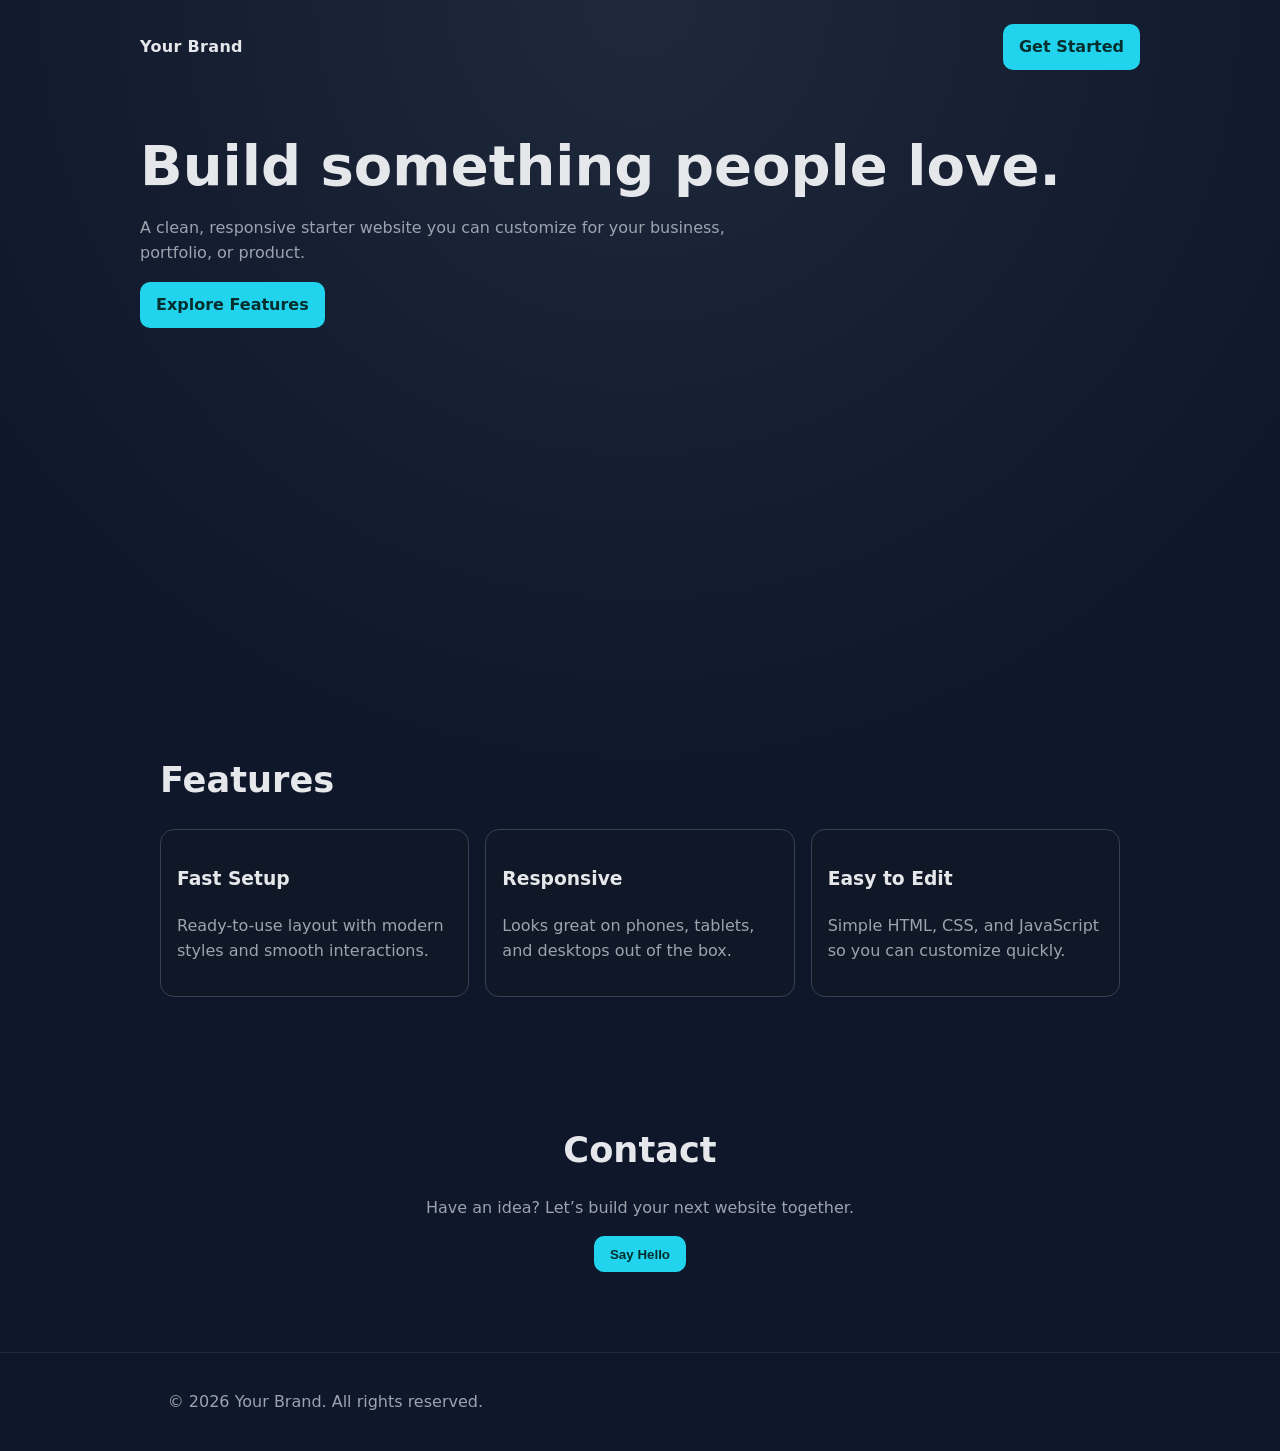
==== index.html @ be88d482 "Create responsive starter website" ====
<!doctype html>
<html lang="en">
  <head>
    <meta charset="UTF-8" />
    <meta name="viewport" content="width=device-width, initial-scale=1.0" />
    <title>My Website</title>
    <link rel="stylesheet" href="styles.css" />
  </head>
  <body>
    <header class="hero">
      <nav class="nav">
        <div class="brand">Your Brand</div>
        <a class="cta" href="#contact">Get Started</a>
      </nav>
      <div class="hero-content">
        <h1>Build something people love.</h1>
        <p>
          A clean, responsive starter website you can customize for your business,
          portfolio, or product.
        </p>
        <a class="btn" href="#features">Explore Features</a>
      </div>
    </header>

    <main>
      <section id="features" class="section">
        <h2>Features</h2>
        <div class="cards">
          <article class="card">
            <h3>Fast Setup</h3>
            <p>Ready-to-use layout with modern styles and smooth interactions.</p>
          </article>
          <article class="card">
            <h3>Responsive</h3>
            <p>Looks great on phones, tablets, and desktops out of the box.</p>
          </article>
          <article class="card">
            <h3>Easy to Edit</h3>
            <p>Simple HTML, CSS, and JavaScript so you can customize quickly.</p>
          </article>
        </div>
      </section>

      <section id="contact" class="section contact">
        <h2>Contact</h2>
        <p>Have an idea? Let’s build your next website together.</p>
        <button id="contactBtn" class="btn">Say Hello</button>
      </section>
    </main>

    <footer class="footer">
      <p>© <span id="year"></span> Your Brand. All rights reserved.</p>
    </footer>

    <script src="script.js"></script>
  </body>
</html>
---- styles.css ----
:root {
  --bg: #0f172a;
  --surface: #111827;
  --text: #e5e7eb;
  --muted: #9ca3af;
  --accent: #22d3ee;
  --accent-dark: #06b6d4;
}

* {
  box-sizing: border-box;
}

body {
  margin: 0;
  font-family: Inter, system-ui, -apple-system, Segoe UI, Roboto, sans-serif;
  background: radial-gradient(circle at top, #1e293b, var(--bg) 50%);
  color: var(--text);
  line-height: 1.6;
}

.hero {
  min-height: 75vh;
  padding: 1.5rem 1.25rem 3rem;
}

.nav {
  display: flex;
  align-items: center;
  justify-content: space-between;
  max-width: 1000px;
  margin: 0 auto;
}

.brand {
  font-weight: 700;
  letter-spacing: 0.02em;
}

.hero-content {
  max-width: 1000px;
  margin: 4rem auto 0;
}

h1 {
  font-size: clamp(2rem, 6vw, 3.5rem);
  margin: 0 0 1rem;
  line-height: 1.15;
}

h2 {
  font-size: clamp(1.5rem, 4vw, 2.2rem);
  margin-bottom: 1rem;
}

p {
  color: var(--muted);
  max-width: 60ch;
}

.section {
  max-width: 1000px;
  margin: 0 auto;
  padding: 3rem 1.25rem;
}

.cards {
  margin-top: 1.25rem;
  display: grid;
  gap: 1rem;
  grid-template-columns: repeat(auto-fit, minmax(220px, 1fr));
}

.card {
  background: rgba(17, 24, 39, 0.8);
  border: 1px solid #374151;
  border-radius: 14px;
  padding: 1rem;
}

.btn,
.cta {
  display: inline-block;
  background: var(--accent);
  color: #042f2e;
  text-decoration: none;
  border: none;
  padding: 0.65rem 1rem;
  font-weight: 600;
  border-radius: 10px;
  cursor: pointer;
  transition: transform 0.15s ease, background 0.2s ease;
}

.btn:hover,
.cta:hover {
  background: var(--accent-dark);
  transform: translateY(-2px);
}

.contact {
  text-align: center;
}

.contact p {
  margin-left: auto;
  margin-right: auto;
}

.footer {
  border-top: 1px solid #1f2937;
  margin-top: 2rem;
  padding: 1.25rem;
  text-align: center;
}

@media (max-width: 700px) {
  .hero {
    min-height: auto;
    padding-bottom: 2rem;
  }

  .nav {
    flex-direction: column;
    gap: 0.75rem;
  }
}
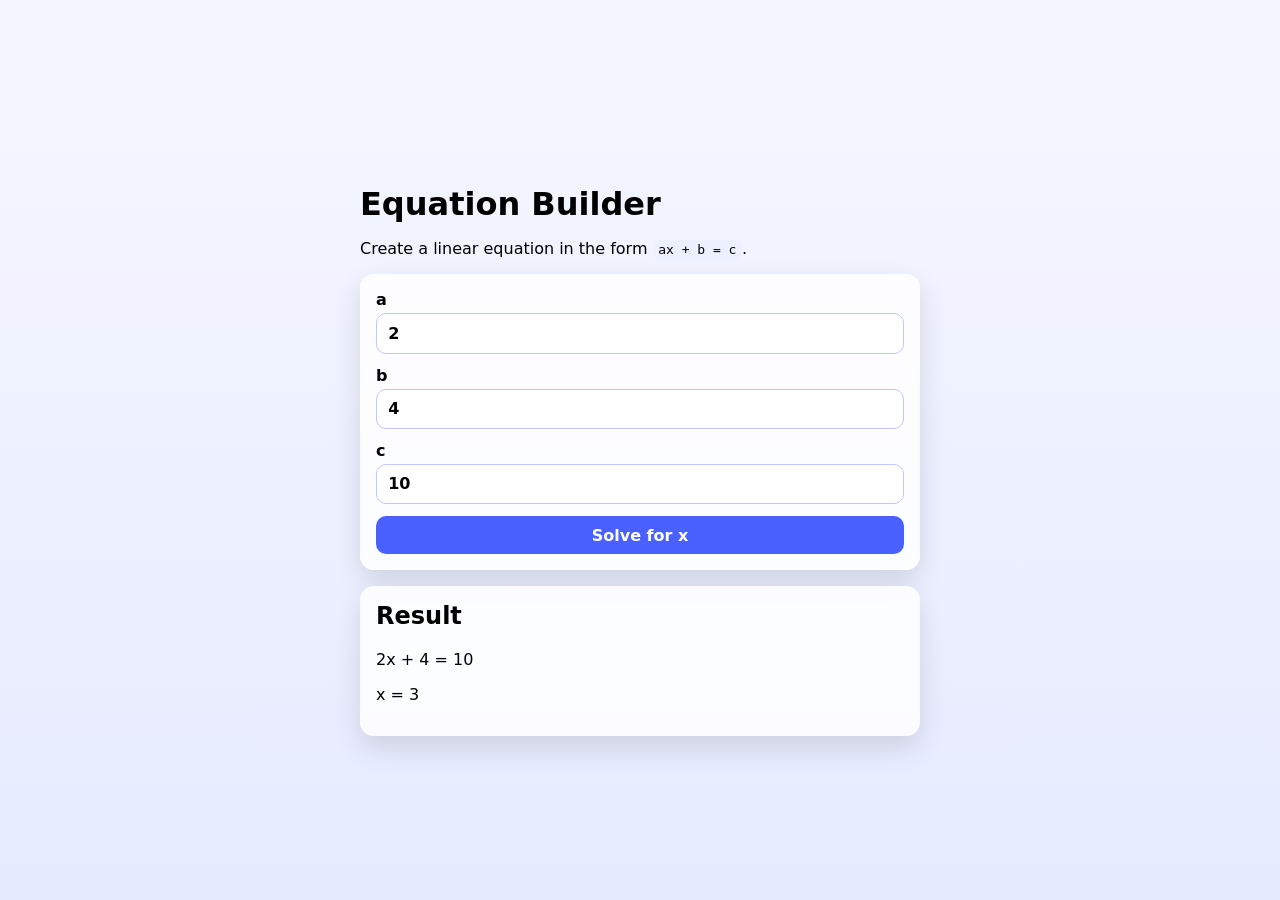
==== commit e080088d: "Create a simple equation builder web app" ====
--- a/index.html
+++ b/index.html
@@ -3,54 +3,36 @@
   <head>
     <meta charset="UTF-8" />
     <meta name="viewport" content="width=device-width, initial-scale=1.0" />
-    <title>My Website</title>
+    <title>Equation Builder</title>
     <link rel="stylesheet" href="styles.css" />
   </head>
   <body>
-    <header class="hero">
-      <nav class="nav">
-        <div class="brand">Your Brand</div>
-        <a class="cta" href="#contact">Get Started</a>
-      </nav>
-      <div class="hero-content">
-        <h1>Build something people love.</h1>
-        <p>
-          A clean, responsive starter website you can customize for your business,
-          portfolio, or product.
-        </p>
-        <a class="btn" href="#features">Explore Features</a>
-      </div>
-    </header>
+    <main class="app">
+      <h1>Equation Builder</h1>
+      <p>Create a linear equation in the form <code>ax + b = c</code>.</p>
 
-    <main>
-      <section id="features" class="section">
-        <h2>Features</h2>
-        <div class="cards">
-          <article class="card">
-            <h3>Fast Setup</h3>
-            <p>Ready-to-use layout with modern styles and smooth interactions.</p>
-          </article>
-          <article class="card">
-            <h3>Responsive</h3>
-            <p>Looks great on phones, tablets, and desktops out of the box.</p>
-          </article>
-          <article class="card">
-            <h3>Easy to Edit</h3>
-            <p>Simple HTML, CSS, and JavaScript so you can customize quickly.</p>
-          </article>
-        </div>
-      </section>
+      <form id="equation-form" class="card">
+        <label>
+          a
+          <input type="number" id="a" value="2" required />
+        </label>
+        <label>
+          b
+          <input type="number" id="b" value="4" required />
+        </label>
+        <label>
+          c
+          <input type="number" id="c" value="10" required />
+        </label>
+        <button type="submit">Solve for x</button>
+      </form>
 
-      <section id="contact" class="section contact">
-        <h2>Contact</h2>
-        <p>Have an idea? Let’s build your next website together.</p>
-        <button id="contactBtn" class="btn">Say Hello</button>
+      <section class="result card" aria-live="polite">
+        <h2>Result</h2>
+        <p id="equation-text">2x + 4 = 10</p>
+        <p id="answer-text">x = 3</p>
       </section>
     </main>
-
-    <footer class="footer">
-      <p>© <span id="year"></span> Your Brand. All rights reserved.</p>
-    </footer>
 
     <script src="script.js"></script>
   </body>
--- a/styles.css
+++ b/styles.css
@@ -1,127 +1,66 @@
 :root {
-  --bg: #0f172a;
-  --surface: #111827;
-  --text: #e5e7eb;
-  --muted: #9ca3af;
-  --accent: #22d3ee;
-  --accent-dark: #06b6d4;
-}
-
-* {
-  box-sizing: border-box;
+  color-scheme: light dark;
+  font-family: Inter, system-ui, -apple-system, Segoe UI, Roboto, sans-serif;
 }
 
 body {
   margin: 0;
-  font-family: Inter, system-ui, -apple-system, Segoe UI, Roboto, sans-serif;
-  background: radial-gradient(circle at top, #1e293b, var(--bg) 50%);
-  color: var(--text);
-  line-height: 1.6;
+  min-height: 100vh;
+  display: grid;
+  place-items: center;
+  background: linear-gradient(180deg, #f5f7ff, #e6ebff);
 }
 
-.hero {
-  min-height: 75vh;
-  padding: 1.5rem 1.25rem 3rem;
-}
-
-.nav {
-  display: flex;
-  align-items: center;
-  justify-content: space-between;
-  max-width: 1000px;
-  margin: 0 auto;
-}
-
-.brand {
-  font-weight: 700;
-  letter-spacing: 0.02em;
-}
-
-.hero-content {
-  max-width: 1000px;
-  margin: 4rem auto 0;
+.app {
+  width: min(92vw, 560px);
 }
 
 h1 {
-  font-size: clamp(2rem, 6vw, 3.5rem);
-  margin: 0 0 1rem;
-  line-height: 1.15;
-}
-
-h2 {
-  font-size: clamp(1.5rem, 4vw, 2.2rem);
-  margin-bottom: 1rem;
-}
-
-p {
-  color: var(--muted);
-  max-width: 60ch;
-}
-
-.section {
-  max-width: 1000px;
-  margin: 0 auto;
-  padding: 3rem 1.25rem;
-}
-
-.cards {
-  margin-top: 1.25rem;
-  display: grid;
-  gap: 1rem;
-  grid-template-columns: repeat(auto-fit, minmax(220px, 1fr));
+  margin-bottom: 0.25rem;
 }
 
 .card {
-  background: rgba(17, 24, 39, 0.8);
-  border: 1px solid #374151;
+  background: #ffffffdd;
   border-radius: 14px;
   padding: 1rem;
+  box-shadow: 0 12px 28px rgba(0, 0, 0, 0.12);
+  margin-top: 1rem;
 }
 
-.btn,
-.cta {
-  display: inline-block;
-  background: var(--accent);
-  color: #042f2e;
-  text-decoration: none;
-  border: none;
-  padding: 0.65rem 1rem;
-  font-weight: 600;
-  border-radius: 10px;
-  cursor: pointer;
-  transition: transform 0.15s ease, background 0.2s ease;
+form {
+  display: grid;
+  gap: 0.75rem;
 }
 
-.btn:hover,
-.cta:hover {
-  background: var(--accent-dark);
-  transform: translateY(-2px);
+label {
+  display: flex;
+  flex-direction: column;
+  gap: 0.25rem;
+  font-weight: 600;
 }
 
-.contact {
-  text-align: center;
+input,
+button {
+  font: inherit;
+  padding: 0.6rem 0.7rem;
+  border-radius: 10px;
+  border: 1px solid #bfc7ff;
 }
 
-.contact p {
-  margin-left: auto;
-  margin-right: auto;
+button {
+  background: #4a61ff;
+  color: white;
+  border: none;
+  cursor: pointer;
+  font-weight: 700;
 }
 
-.footer {
-  border-top: 1px solid #1f2937;
-  margin-top: 2rem;
-  padding: 1.25rem;
-  text-align: center;
+.result h2 {
+  margin-top: 0;
 }
 
-@media (max-width: 700px) {
-  .hero {
-    min-height: auto;
-    padding-bottom: 2rem;
-  }
-
-  .nav {
-    flex-direction: column;
-    gap: 0.75rem;
-  }
+code {
+  background: #edf1ff;
+  padding: 0.15rem 0.35rem;
+  border-radius: 6px;
 }
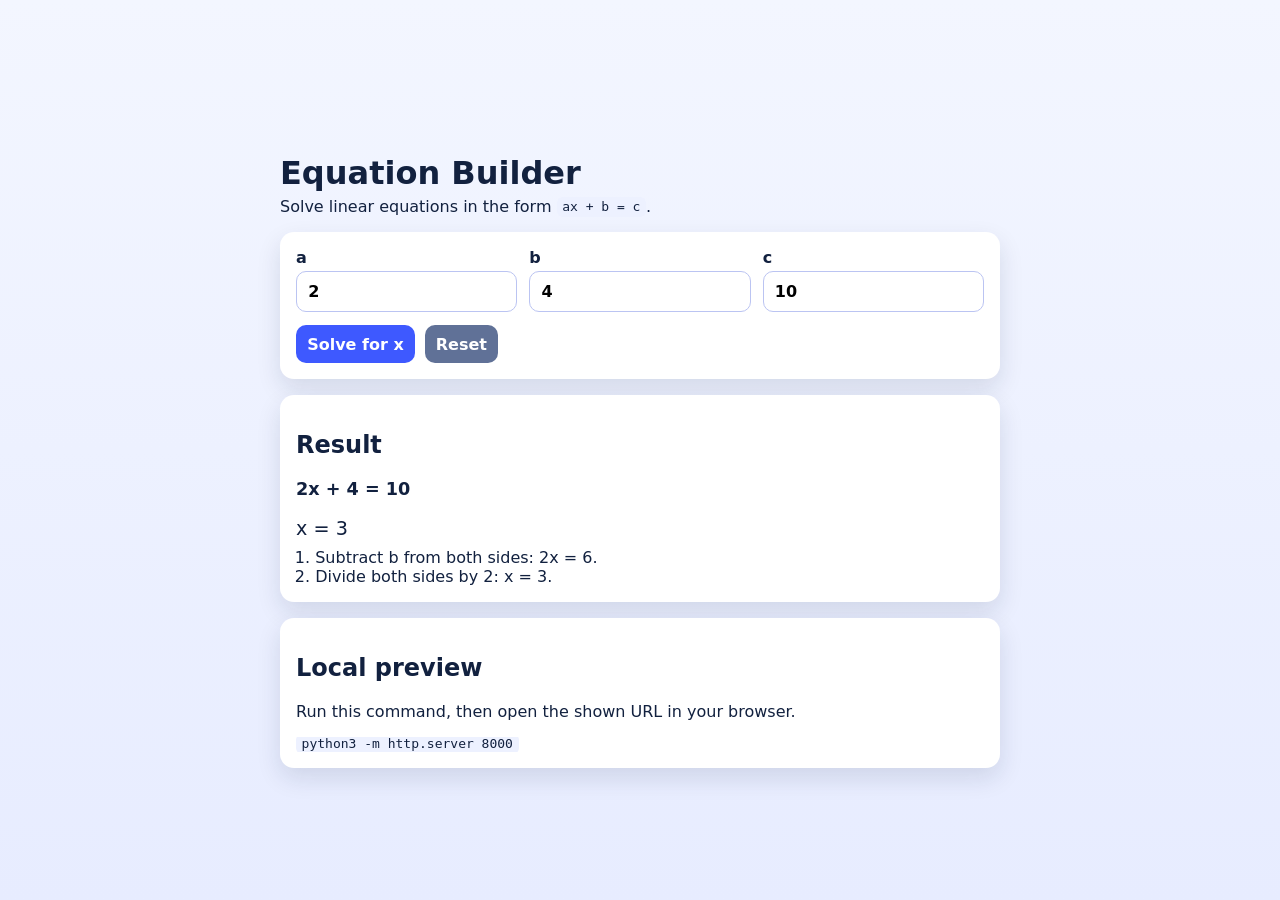
==== commit 2f68e4a7: "Improve equation app UX and local preview guidance" ====
--- a/index.html
+++ b/index.html
@@ -9,28 +9,40 @@
   <body>
     <main class="app">
       <h1>Equation Builder</h1>
-      <p>Create a linear equation in the form <code>ax + b = c</code>.</p>
+      <p class="subtitle">Solve linear equations in the form <code>ax + b = c</code>.</p>
 
-      <form id="equation-form" class="card">
-        <label>
-          a
-          <input type="number" id="a" value="2" required />
-        </label>
-        <label>
-          b
-          <input type="number" id="b" value="4" required />
-        </label>
-        <label>
-          c
-          <input type="number" id="c" value="10" required />
-        </label>
-        <button type="submit">Solve for x</button>
+      <form id="equation-form" class="card" novalidate>
+        <div class="grid">
+          <label for="a">
+            a
+            <input type="number" id="a" name="a" value="2" required />
+          </label>
+          <label for="b">
+            b
+            <input type="number" id="b" name="b" value="4" required />
+          </label>
+          <label for="c">
+            c
+            <input type="number" id="c" name="c" value="10" required />
+          </label>
+        </div>
+        <div class="actions">
+          <button type="submit">Solve for x</button>
+          <button type="button" id="reset-button" class="secondary">Reset</button>
+        </div>
       </form>
 
       <section class="result card" aria-live="polite">
         <h2>Result</h2>
-        <p id="equation-text">2x + 4 = 10</p>
-        <p id="answer-text">x = 3</p>
+        <p id="equation-text" class="equation">2x + 4 = 10</p>
+        <p id="answer-text" class="answer">x = 3</p>
+        <ol id="steps" class="steps"></ol>
+      </section>
+
+      <section class="card help">
+        <h2>Local preview</h2>
+        <p>Run this command, then open the shown URL in your browser.</p>
+        <pre><code>python3 -m http.server 8000</code></pre>
       </section>
     </main>
 
--- a/styles.css
+++ b/styles.css
@@ -1,6 +1,10 @@
 :root {
-  color-scheme: light dark;
   font-family: Inter, system-ui, -apple-system, Segoe UI, Roboto, sans-serif;
+  color: #12213f;
+}
+
+* {
+  box-sizing: border-box;
 }
 
 body {
@@ -8,34 +12,40 @@
   min-height: 100vh;
   display: grid;
   place-items: center;
-  background: linear-gradient(180deg, #f5f7ff, #e6ebff);
+  background: linear-gradient(180deg, #f3f6ff 0%, #e7ecff 100%);
 }
 
 .app {
-  width: min(92vw, 560px);
+  width: min(94vw, 720px);
+  padding: 1.2rem 0;
 }
 
 h1 {
-  margin-bottom: 0.25rem;
+  margin-bottom: 0.3rem;
+}
+
+.subtitle {
+  margin-top: 0;
 }
 
 .card {
-  background: #ffffffdd;
+  background: white;
   border-radius: 14px;
   padding: 1rem;
-  box-shadow: 0 12px 28px rgba(0, 0, 0, 0.12);
+  box-shadow: 0 10px 24px rgba(18, 33, 63, 0.12);
   margin-top: 1rem;
 }
 
-form {
+.grid {
   display: grid;
+  grid-template-columns: repeat(3, minmax(0, 1fr));
   gap: 0.75rem;
 }
 
 label {
   display: flex;
   flex-direction: column;
-  gap: 0.25rem;
+  gap: 0.3rem;
   font-weight: 600;
 }
 
@@ -44,19 +54,45 @@
   font: inherit;
   padding: 0.6rem 0.7rem;
   border-radius: 10px;
-  border: 1px solid #bfc7ff;
+  border: 1px solid #bbc4f2;
+}
+
+.actions {
+  margin-top: 0.85rem;
+  display: flex;
+  gap: 0.6rem;
 }
 
 button {
-  background: #4a61ff;
-  color: white;
   border: none;
+  color: #fff;
+  background: #3e59ff;
   cursor: pointer;
   font-weight: 700;
 }
 
-.result h2 {
-  margin-top: 0;
+button.secondary {
+  background: #607197;
+}
+
+.equation {
+  font-size: 1.1rem;
+  font-weight: 600;
+}
+
+.answer {
+  font-size: 1.2rem;
+  margin: 0.5rem 0;
+}
+
+.steps {
+  margin: 0.4rem 0 0;
+  padding-left: 1.2rem;
+}
+
+.help pre {
+  margin: 0;
+  overflow-x: auto;
 }
 
 code {
@@ -64,3 +100,13 @@
   padding: 0.15rem 0.35rem;
   border-radius: 6px;
 }
+
+@media (max-width: 600px) {
+  .grid {
+    grid-template-columns: 1fr;
+  }
+
+  .actions {
+    flex-direction: column;
+  }
+}
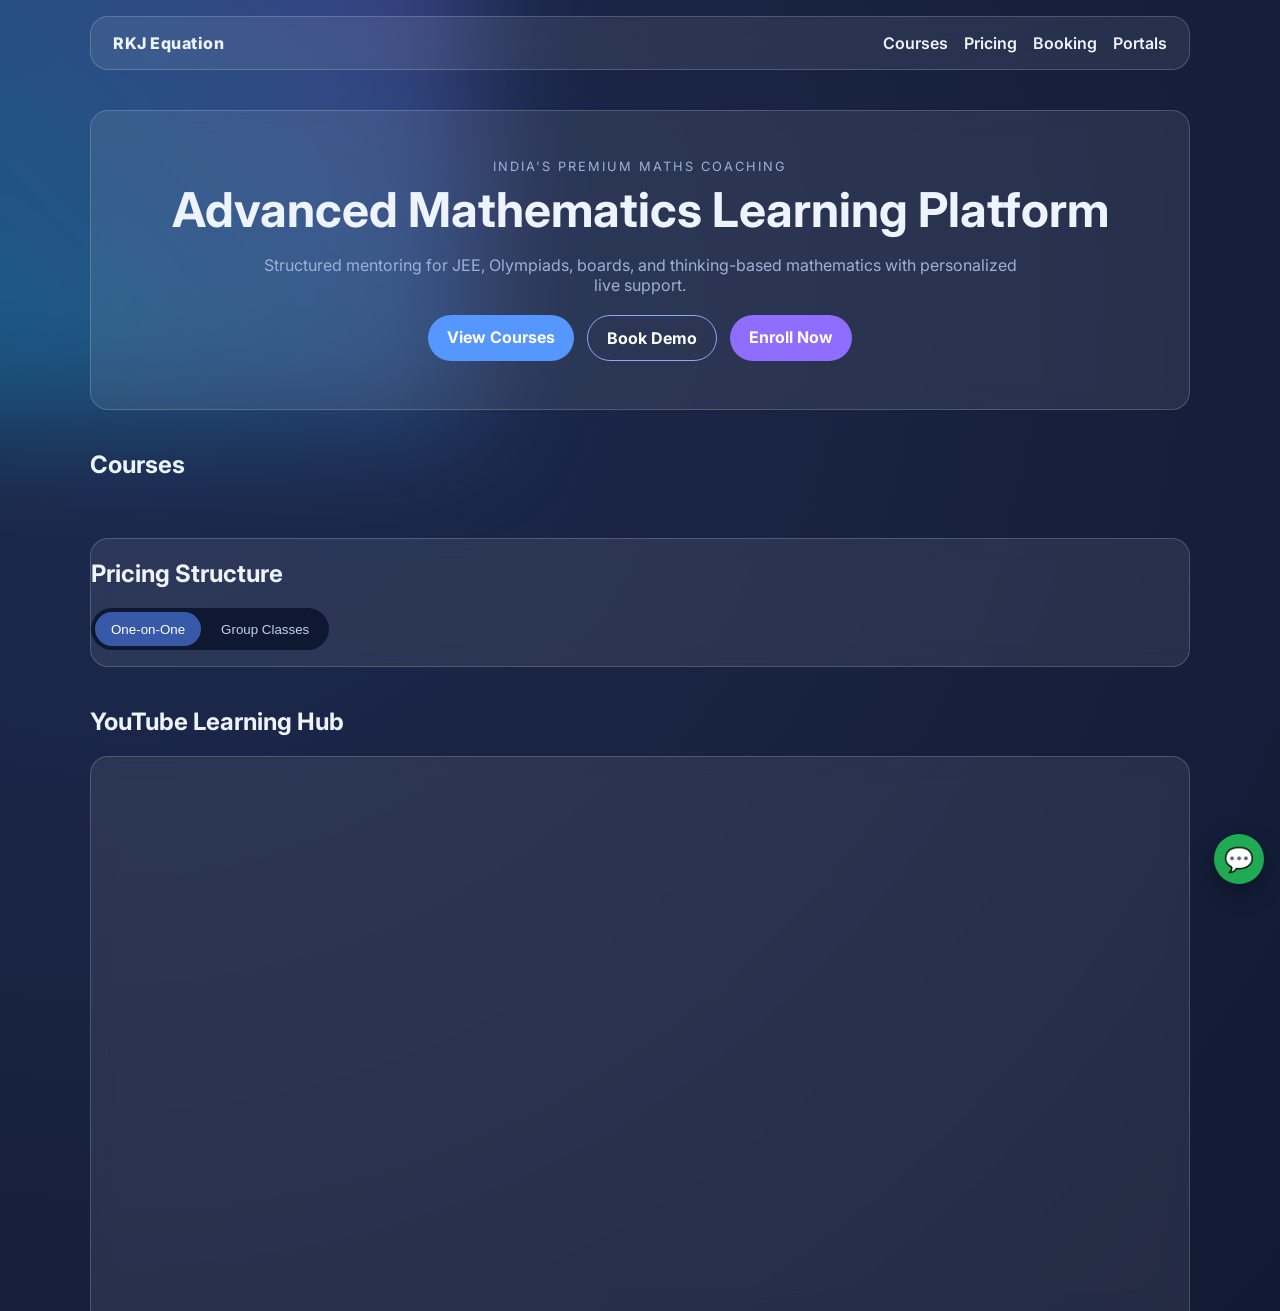
==== commit a4013830: "Fix preview accessibility with root entrypoint and demo fallback mode" ====
--- a/index.html
+++ b/index.html
@@ -1,51 +1,12 @@
-<!doctype html>
+<!DOCTYPE html>
 <html lang="en">
   <head>
     <meta charset="UTF-8" />
     <meta name="viewport" content="width=device-width, initial-scale=1.0" />
-    <title>Equation Builder</title>
-    <link rel="stylesheet" href="styles.css" />
+    <title>RKJ Equation Preview</title>
+    <meta http-equiv="refresh" content="0; url=./public/index.html" />
   </head>
   <body>
-    <main class="app">
-      <h1>Equation Builder</h1>
-      <p class="subtitle">Solve linear equations in the form <code>ax + b = c</code>.</p>
-
-      <form id="equation-form" class="card" novalidate>
-        <div class="grid">
-          <label for="a">
-            a
-            <input type="number" id="a" name="a" value="2" required />
-          </label>
-          <label for="b">
-            b
-            <input type="number" id="b" name="b" value="4" required />
-          </label>
-          <label for="c">
-            c
-            <input type="number" id="c" name="c" value="10" required />
-          </label>
-        </div>
-        <div class="actions">
-          <button type="submit">Solve for x</button>
-          <button type="button" id="reset-button" class="secondary">Reset</button>
-        </div>
-      </form>
-
-      <section class="result card" aria-live="polite">
-        <h2>Result</h2>
-        <p id="equation-text" class="equation">2x + 4 = 10</p>
-        <p id="answer-text" class="answer">x = 3</p>
-        <ol id="steps" class="steps"></ol>
-      </section>
-
-      <section class="card help">
-        <h2>Local preview</h2>
-        <p>Run this command, then open the shown URL in your browser.</p>
-        <pre><code>python3 -m http.server 8000</code></pre>
-      </section>
-    </main>
-
-    <script src="script.js"></script>
+    <p>Redirecting to preview... <a href="./public/index.html">Open app</a></p>
   </body>
 </html>
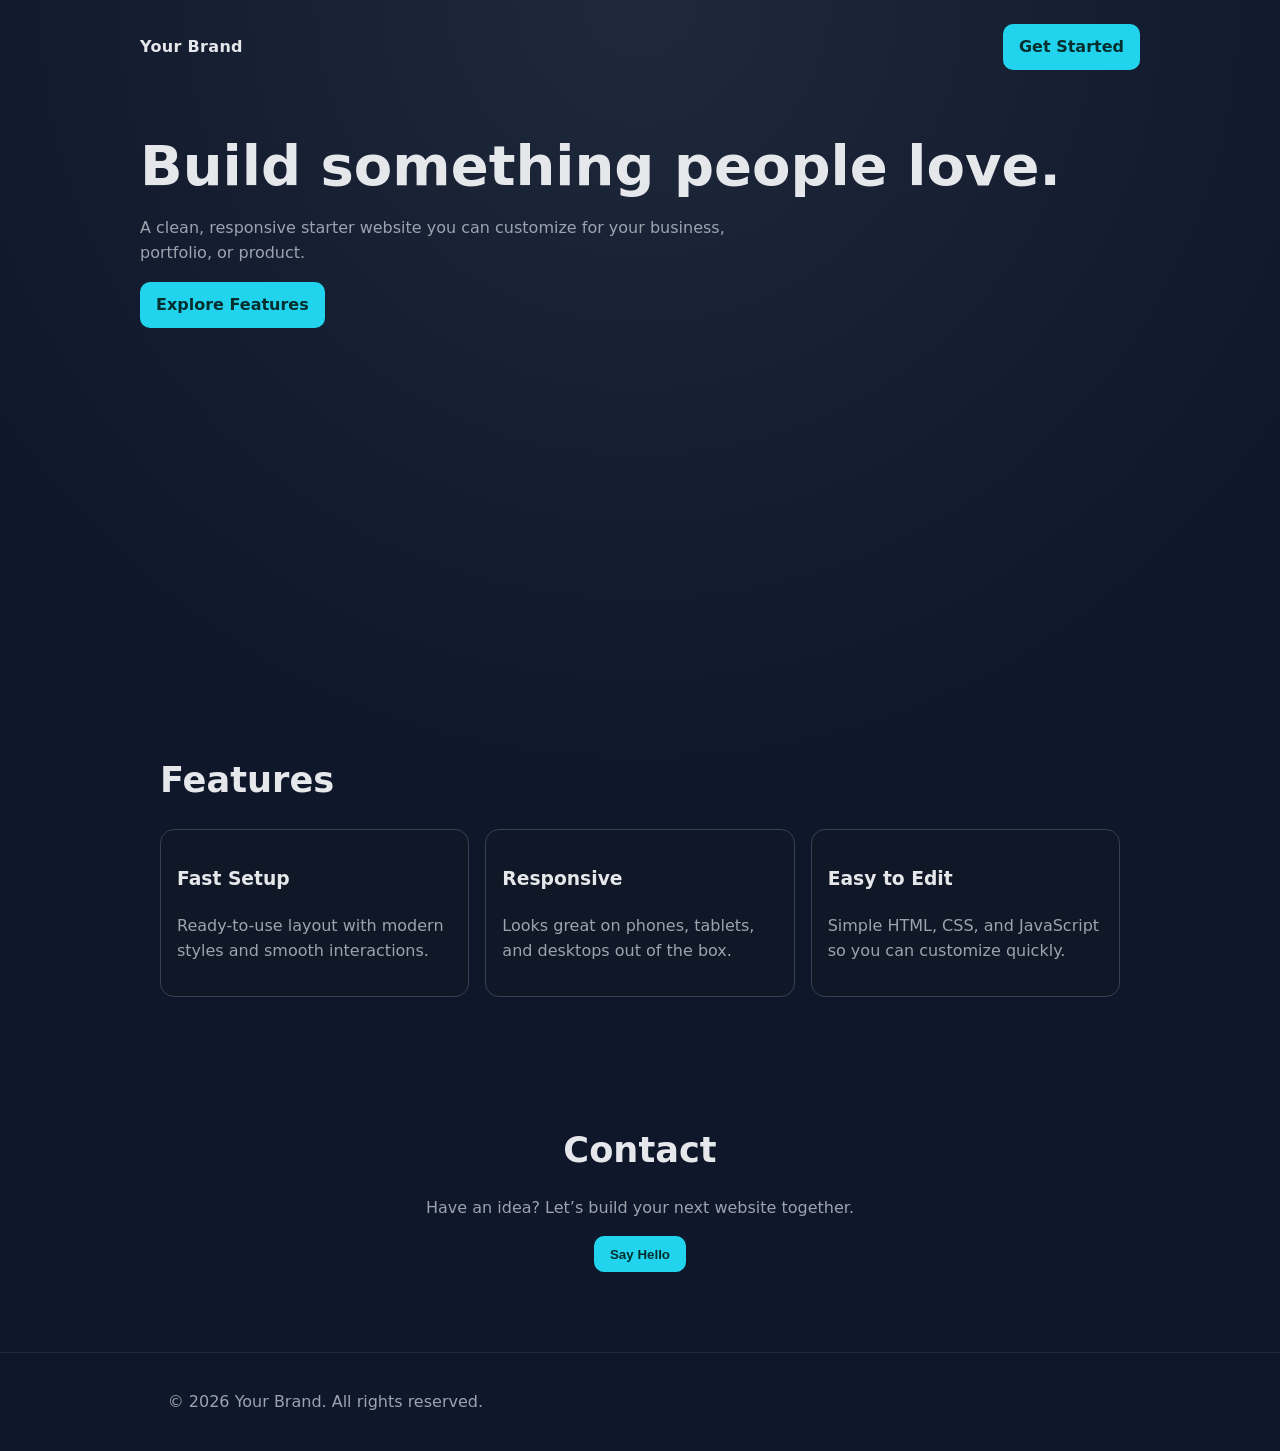
==== commit 78ce5c56: "Merge be88d4822dbfa337ab7854d5610f05df95dc9269 into 7b8cbfdf68610ce89b70d498a79a29a21e421856" ====
--- a/index.html
+++ b/index.html
@@ -1,12 +1,57 @@
-<!DOCTYPE html>
+<!doctype html>
 <html lang="en">
   <head>
     <meta charset="UTF-8" />
     <meta name="viewport" content="width=device-width, initial-scale=1.0" />
-    <title>RKJ Equation Preview</title>
-    <meta http-equiv="refresh" content="0; url=./public/index.html" />
+    <title>My Website</title>
+    <link rel="stylesheet" href="styles.css" />
   </head>
   <body>
-    <p>Redirecting to preview... <a href="./public/index.html">Open app</a></p>
+    <header class="hero">
+      <nav class="nav">
+        <div class="brand">Your Brand</div>
+        <a class="cta" href="#contact">Get Started</a>
+      </nav>
+      <div class="hero-content">
+        <h1>Build something people love.</h1>
+        <p>
+          A clean, responsive starter website you can customize for your business,
+          portfolio, or product.
+        </p>
+        <a class="btn" href="#features">Explore Features</a>
+      </div>
+    </header>
+
+    <main>
+      <section id="features" class="section">
+        <h2>Features</h2>
+        <div class="cards">
+          <article class="card">
+            <h3>Fast Setup</h3>
+            <p>Ready-to-use layout with modern styles and smooth interactions.</p>
+          </article>
+          <article class="card">
+            <h3>Responsive</h3>
+            <p>Looks great on phones, tablets, and desktops out of the box.</p>
+          </article>
+          <article class="card">
+            <h3>Easy to Edit</h3>
+            <p>Simple HTML, CSS, and JavaScript so you can customize quickly.</p>
+          </article>
+        </div>
+      </section>
+
+      <section id="contact" class="section contact">
+        <h2>Contact</h2>
+        <p>Have an idea? Let’s build your next website together.</p>
+        <button id="contactBtn" class="btn">Say Hello</button>
+      </section>
+    </main>
+
+    <footer class="footer">
+      <p>© <span id="year"></span> Your Brand. All rights reserved.</p>
+    </footer>
+
+    <script src="script.js"></script>
   </body>
 </html>
--- a/styles.css
+++ b/styles.css
@@ -0,0 +1,127 @@
+:root {
+  --bg: #0f172a;
+  --surface: #111827;
+  --text: #e5e7eb;
+  --muted: #9ca3af;
+  --accent: #22d3ee;
+  --accent-dark: #06b6d4;
+}
+
+* {
+  box-sizing: border-box;
+}
+
+body {
+  margin: 0;
+  font-family: Inter, system-ui, -apple-system, Segoe UI, Roboto, sans-serif;
+  background: radial-gradient(circle at top, #1e293b, var(--bg) 50%);
+  color: var(--text);
+  line-height: 1.6;
+}
+
+.hero {
+  min-height: 75vh;
+  padding: 1.5rem 1.25rem 3rem;
+}
+
+.nav {
+  display: flex;
+  align-items: center;
+  justify-content: space-between;
+  max-width: 1000px;
+  margin: 0 auto;
+}
+
+.brand {
+  font-weight: 700;
+  letter-spacing: 0.02em;
+}
+
+.hero-content {
+  max-width: 1000px;
+  margin: 4rem auto 0;
+}
+
+h1 {
+  font-size: clamp(2rem, 6vw, 3.5rem);
+  margin: 0 0 1rem;
+  line-height: 1.15;
+}
+
+h2 {
+  font-size: clamp(1.5rem, 4vw, 2.2rem);
+  margin-bottom: 1rem;
+}
+
+p {
+  color: var(--muted);
+  max-width: 60ch;
+}
+
+.section {
+  max-width: 1000px;
+  margin: 0 auto;
+  padding: 3rem 1.25rem;
+}
+
+.cards {
+  margin-top: 1.25rem;
+  display: grid;
+  gap: 1rem;
+  grid-template-columns: repeat(auto-fit, minmax(220px, 1fr));
+}
+
+.card {
+  background: rgba(17, 24, 39, 0.8);
+  border: 1px solid #374151;
+  border-radius: 14px;
+  padding: 1rem;
+}
+
+.btn,
+.cta {
+  display: inline-block;
+  background: var(--accent);
+  color: #042f2e;
+  text-decoration: none;
+  border: none;
+  padding: 0.65rem 1rem;
+  font-weight: 600;
+  border-radius: 10px;
+  cursor: pointer;
+  transition: transform 0.15s ease, background 0.2s ease;
+}
+
+.btn:hover,
+.cta:hover {
+  background: var(--accent-dark);
+  transform: translateY(-2px);
+}
+
+.contact {
+  text-align: center;
+}
+
+.contact p {
+  margin-left: auto;
+  margin-right: auto;
+}
+
+.footer {
+  border-top: 1px solid #1f2937;
+  margin-top: 2rem;
+  padding: 1.25rem;
+  text-align: center;
+}
+
+@media (max-width: 700px) {
+  .hero {
+    min-height: auto;
+    padding-bottom: 2rem;
+  }
+
+  .nav {
+    flex-direction: column;
+    gap: 0.75rem;
+  }
+}
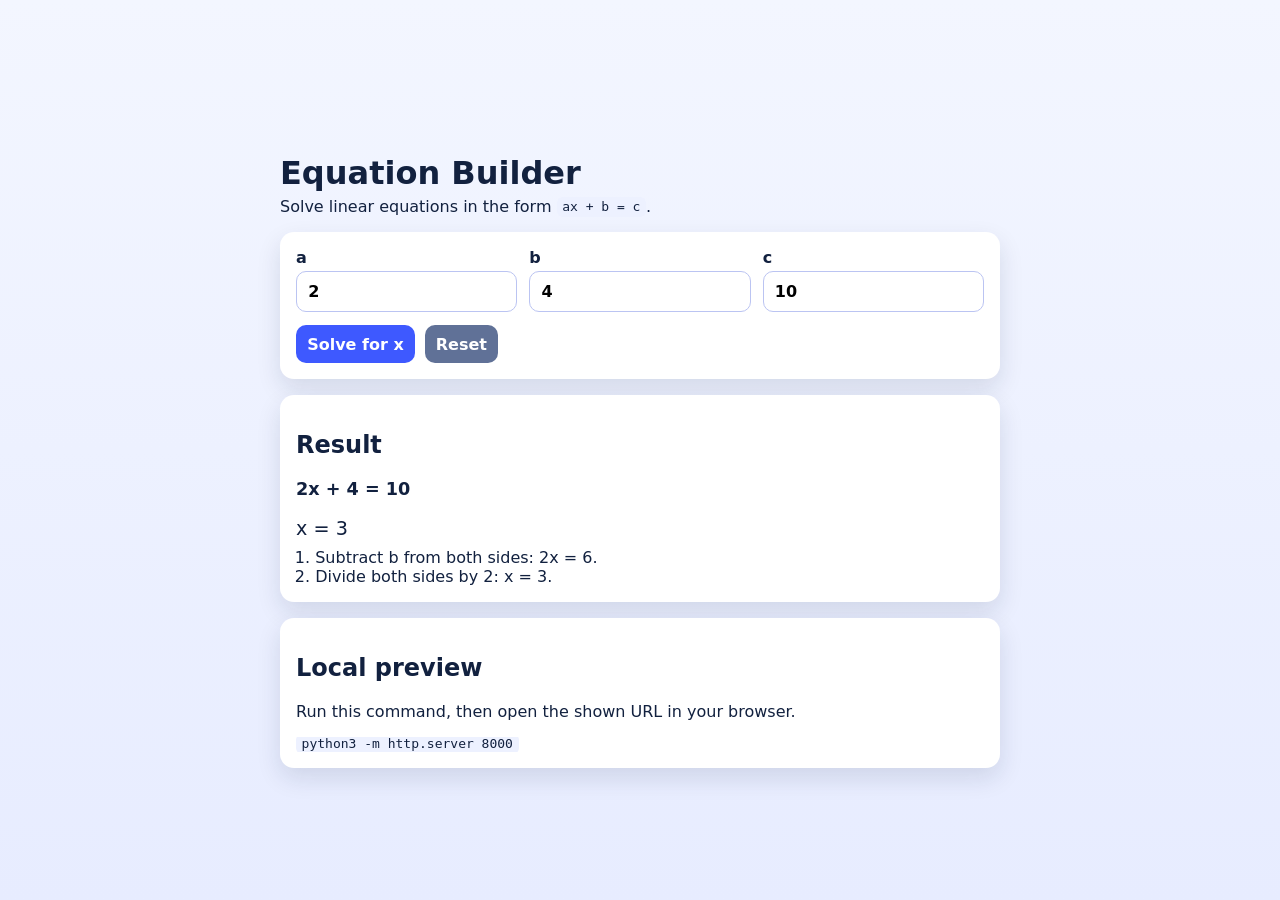
==== commit 06a8e9bf: "Merge 2f68e4a7e94271f1e044c0d5275cf81982681bfd into 7b8cbfdf68610ce89b70d498a79a29a21e421856" ====
--- a/index.html
+++ b/index.html
@@ -3,54 +3,48 @@
   <head>
     <meta charset="UTF-8" />
     <meta name="viewport" content="width=device-width, initial-scale=1.0" />
-    <title>My Website</title>
+    <title>Equation Builder</title>
     <link rel="stylesheet" href="styles.css" />
   </head>
   <body>
-    <header class="hero">
-      <nav class="nav">
-        <div class="brand">Your Brand</div>
-        <a class="cta" href="#contact">Get Started</a>
-      </nav>
-      <div class="hero-content">
-        <h1>Build something people love.</h1>
-        <p>
-          A clean, responsive starter website you can customize for your business,
-          portfolio, or product.
-        </p>
-        <a class="btn" href="#features">Explore Features</a>
-      </div>
-    </header>
+    <main class="app">
+      <h1>Equation Builder</h1>
+      <p class="subtitle">Solve linear equations in the form <code>ax + b = c</code>.</p>
 
-    <main>
-      <section id="features" class="section">
-        <h2>Features</h2>
-        <div class="cards">
-          <article class="card">
-            <h3>Fast Setup</h3>
-            <p>Ready-to-use layout with modern styles and smooth interactions.</p>
-          </article>
-          <article class="card">
-            <h3>Responsive</h3>
-            <p>Looks great on phones, tablets, and desktops out of the box.</p>
-          </article>
-          <article class="card">
-            <h3>Easy to Edit</h3>
-            <p>Simple HTML, CSS, and JavaScript so you can customize quickly.</p>
-          </article>
+      <form id="equation-form" class="card" novalidate>
+        <div class="grid">
+          <label for="a">
+            a
+            <input type="number" id="a" name="a" value="2" required />
+          </label>
+          <label for="b">
+            b
+            <input type="number" id="b" name="b" value="4" required />
+          </label>
+          <label for="c">
+            c
+            <input type="number" id="c" name="c" value="10" required />
+          </label>
         </div>
+        <div class="actions">
+          <button type="submit">Solve for x</button>
+          <button type="button" id="reset-button" class="secondary">Reset</button>
+        </div>
+      </form>
+
+      <section class="result card" aria-live="polite">
+        <h2>Result</h2>
+        <p id="equation-text" class="equation">2x + 4 = 10</p>
+        <p id="answer-text" class="answer">x = 3</p>
+        <ol id="steps" class="steps"></ol>
       </section>
 
-      <section id="contact" class="section contact">
-        <h2>Contact</h2>
-        <p>Have an idea? Let’s build your next website together.</p>
-        <button id="contactBtn" class="btn">Say Hello</button>
+      <section class="card help">
+        <h2>Local preview</h2>
+        <p>Run this command, then open the shown URL in your browser.</p>
+        <pre><code>python3 -m http.server 8000</code></pre>
       </section>
     </main>
-
-    <footer class="footer">
-      <p>© <span id="year"></span> Your Brand. All rights reserved.</p>
-    </footer>
 
     <script src="script.js"></script>
   </body>
--- a/styles.css
+++ b/styles.css
@@ -1,10 +1,6 @@
 :root {
-  --bg: #0f172a;
-  --surface: #111827;
-  --text: #e5e7eb;
-  --muted: #9ca3af;
-  --accent: #22d3ee;
-  --accent-dark: #06b6d4;
+  font-family: Inter, system-ui, -apple-system, Segoe UI, Roboto, sans-serif;
+  color: #12213f;
 }
 
 * {
@@ -13,115 +9,104 @@
 
 body {
   margin: 0;
-  font-family: Inter, system-ui, -apple-system, Segoe UI, Roboto, sans-serif;
-  background: radial-gradient(circle at top, #1e293b, var(--bg) 50%);
-  color: var(--text);
-  line-height: 1.6;
+  min-height: 100vh;
+  display: grid;
+  place-items: center;
+  background: linear-gradient(180deg, #f3f6ff 0%, #e7ecff 100%);
 }
 
-.hero {
-  min-height: 75vh;
-  padding: 1.5rem 1.25rem 3rem;
-}
-
-.nav {
-  display: flex;
-  align-items: center;
-  justify-content: space-between;
-  max-width: 1000px;
-  margin: 0 auto;
-}
-
-.brand {
-  font-weight: 700;
-  letter-spacing: 0.02em;
-}
-
-.hero-content {
-  max-width: 1000px;
-  margin: 4rem auto 0;
+.app {
+  width: min(94vw, 720px);
+  padding: 1.2rem 0;
 }
 
 h1 {
-  font-size: clamp(2rem, 6vw, 3.5rem);
-  margin: 0 0 1rem;
-  line-height: 1.15;
+  margin-bottom: 0.3rem;
 }
 
-h2 {
-  font-size: clamp(1.5rem, 4vw, 2.2rem);
-  margin-bottom: 1rem;
-}
-
-p {
-  color: var(--muted);
-  max-width: 60ch;
-}
-
-.section {
-  max-width: 1000px;
-  margin: 0 auto;
-  padding: 3rem 1.25rem;
-}
-
-.cards {
-  margin-top: 1.25rem;
-  display: grid;
-  gap: 1rem;
-  grid-template-columns: repeat(auto-fit, minmax(220px, 1fr));
+.subtitle {
+  margin-top: 0;
 }
 
 .card {
-  background: rgba(17, 24, 39, 0.8);
-  border: 1px solid #374151;
+  background: white;
   border-radius: 14px;
   padding: 1rem;
+  box-shadow: 0 10px 24px rgba(18, 33, 63, 0.12);
+  margin-top: 1rem;
 }
 
-.btn,
-.cta {
-  display: inline-block;
-  background: var(--accent);
-  color: #042f2e;
-  text-decoration: none;
-  border: none;
-  padding: 0.65rem 1rem;
-  font-weight: 600;
-  border-radius: 10px;
-  cursor: pointer;
-  transition: transform 0.15s ease, background 0.2s ease;
+.grid {
+  display: grid;
+  grid-template-columns: repeat(3, minmax(0, 1fr));
+  gap: 0.75rem;
 }
 
-.btn:hover,
-.cta:hover {
-  background: var(--accent-dark);
-  transform: translateY(-2px);
+label {
+  display: flex;
+  flex-direction: column;
+  gap: 0.3rem;
+  font-weight: 600;
 }
 
-.contact {
-  text-align: center;
+input,
+button {
+  font: inherit;
+  padding: 0.6rem 0.7rem;
+  border-radius: 10px;
+  border: 1px solid #bbc4f2;
 }
 
-.contact p {
-  margin-left: auto;
-  margin-right: auto;
+.actions {
+  margin-top: 0.85rem;
+  display: flex;
+  gap: 0.6rem;
 }
 
-.footer {
-  border-top: 1px solid #1f2937;
-  margin-top: 2rem;
-  padding: 1.25rem;
-  text-align: center;
+button {
+  border: none;
+  color: #fff;
+  background: #3e59ff;
+  cursor: pointer;
+  font-weight: 700;
 }
 
-@media (max-width: 700px) {
-  .hero {
-    min-height: auto;
-    padding-bottom: 2rem;
+button.secondary {
+  background: #607197;
+}
+
+.equation {
+  font-size: 1.1rem;
+  font-weight: 600;
+}
+
+.answer {
+  font-size: 1.2rem;
+  margin: 0.5rem 0;
+}
+
+.steps {
+  margin: 0.4rem 0 0;
+  padding-left: 1.2rem;
+}
+
+.help pre {
+  margin: 0;
+  overflow-x: auto;
+}
+
+code {
+  background: #edf1ff;
+  padding: 0.15rem 0.35rem;
+  border-radius: 6px;
+}
+
+@media (max-width: 600px) {
+  .grid {
+    grid-template-columns: 1fr;
   }
 
-  .nav {
+  .actions {
     flex-direction: column;
-    gap: 0.75rem;
   }
 }
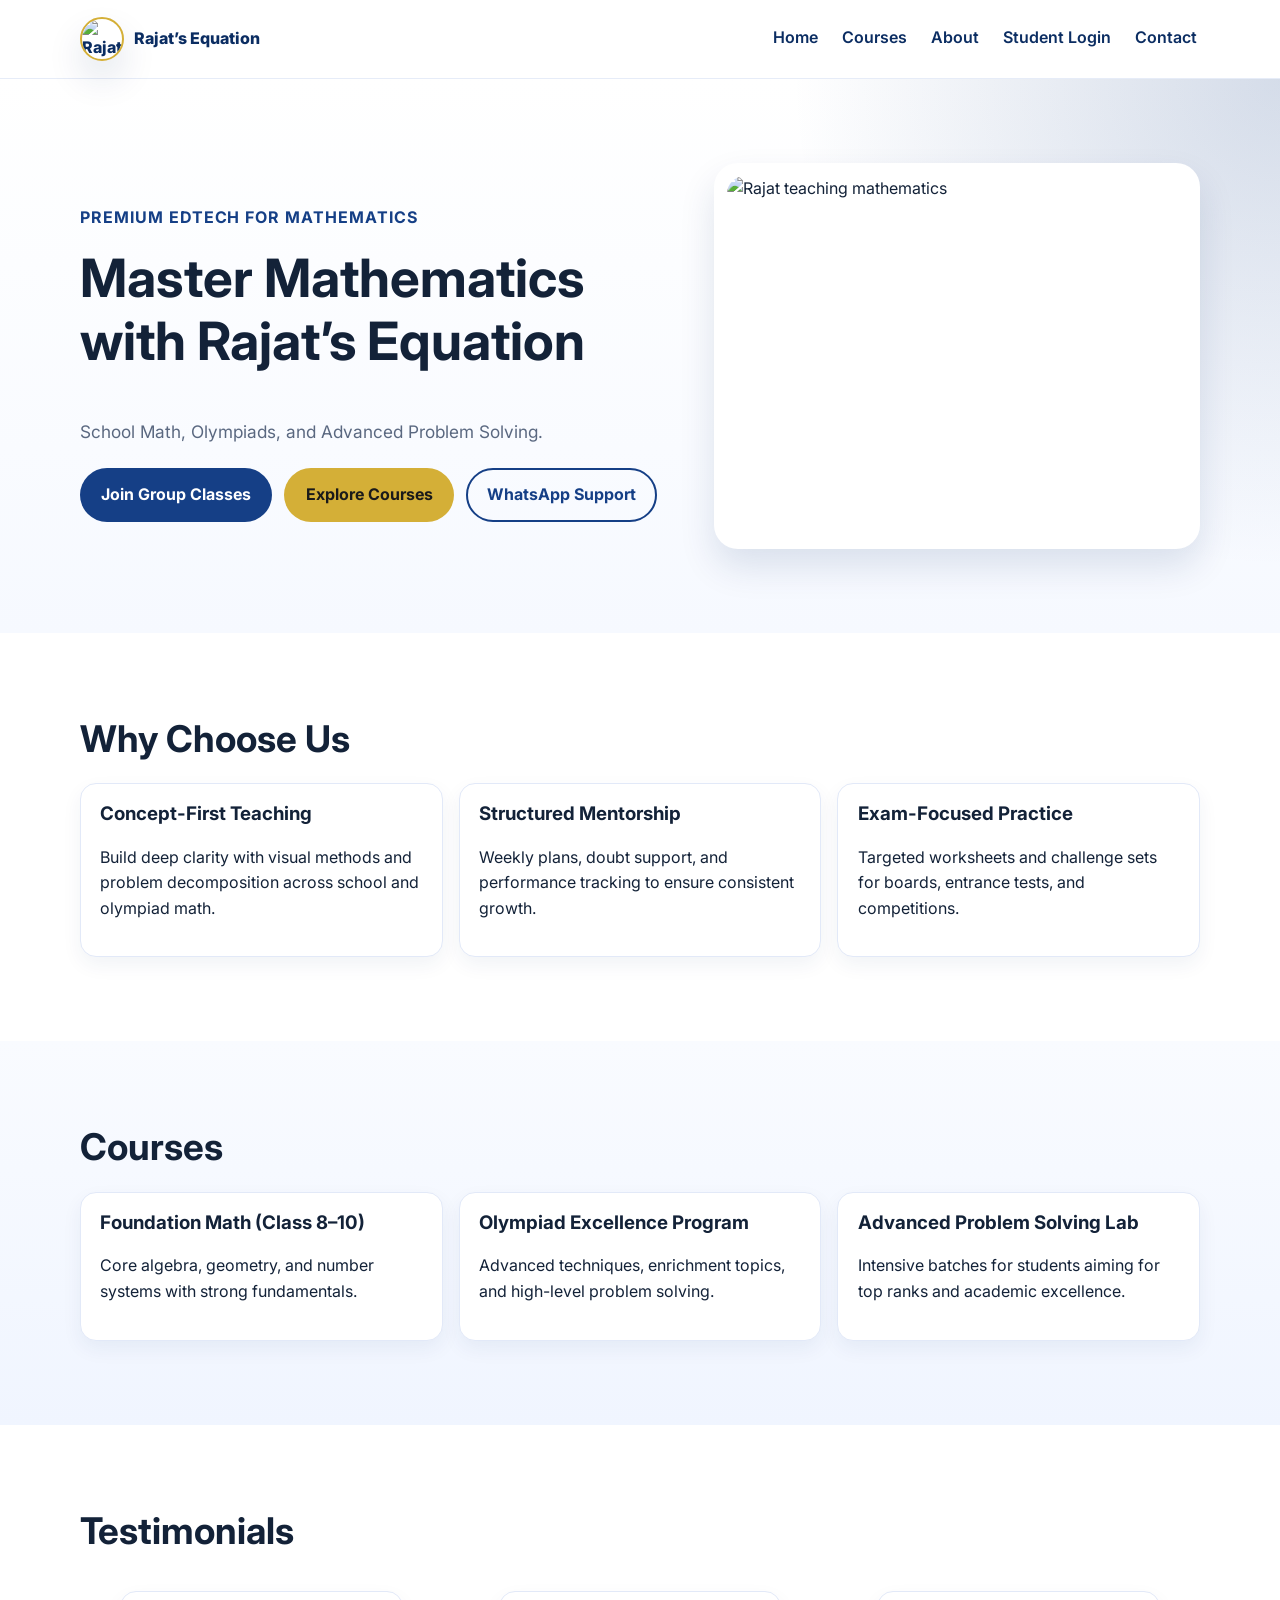
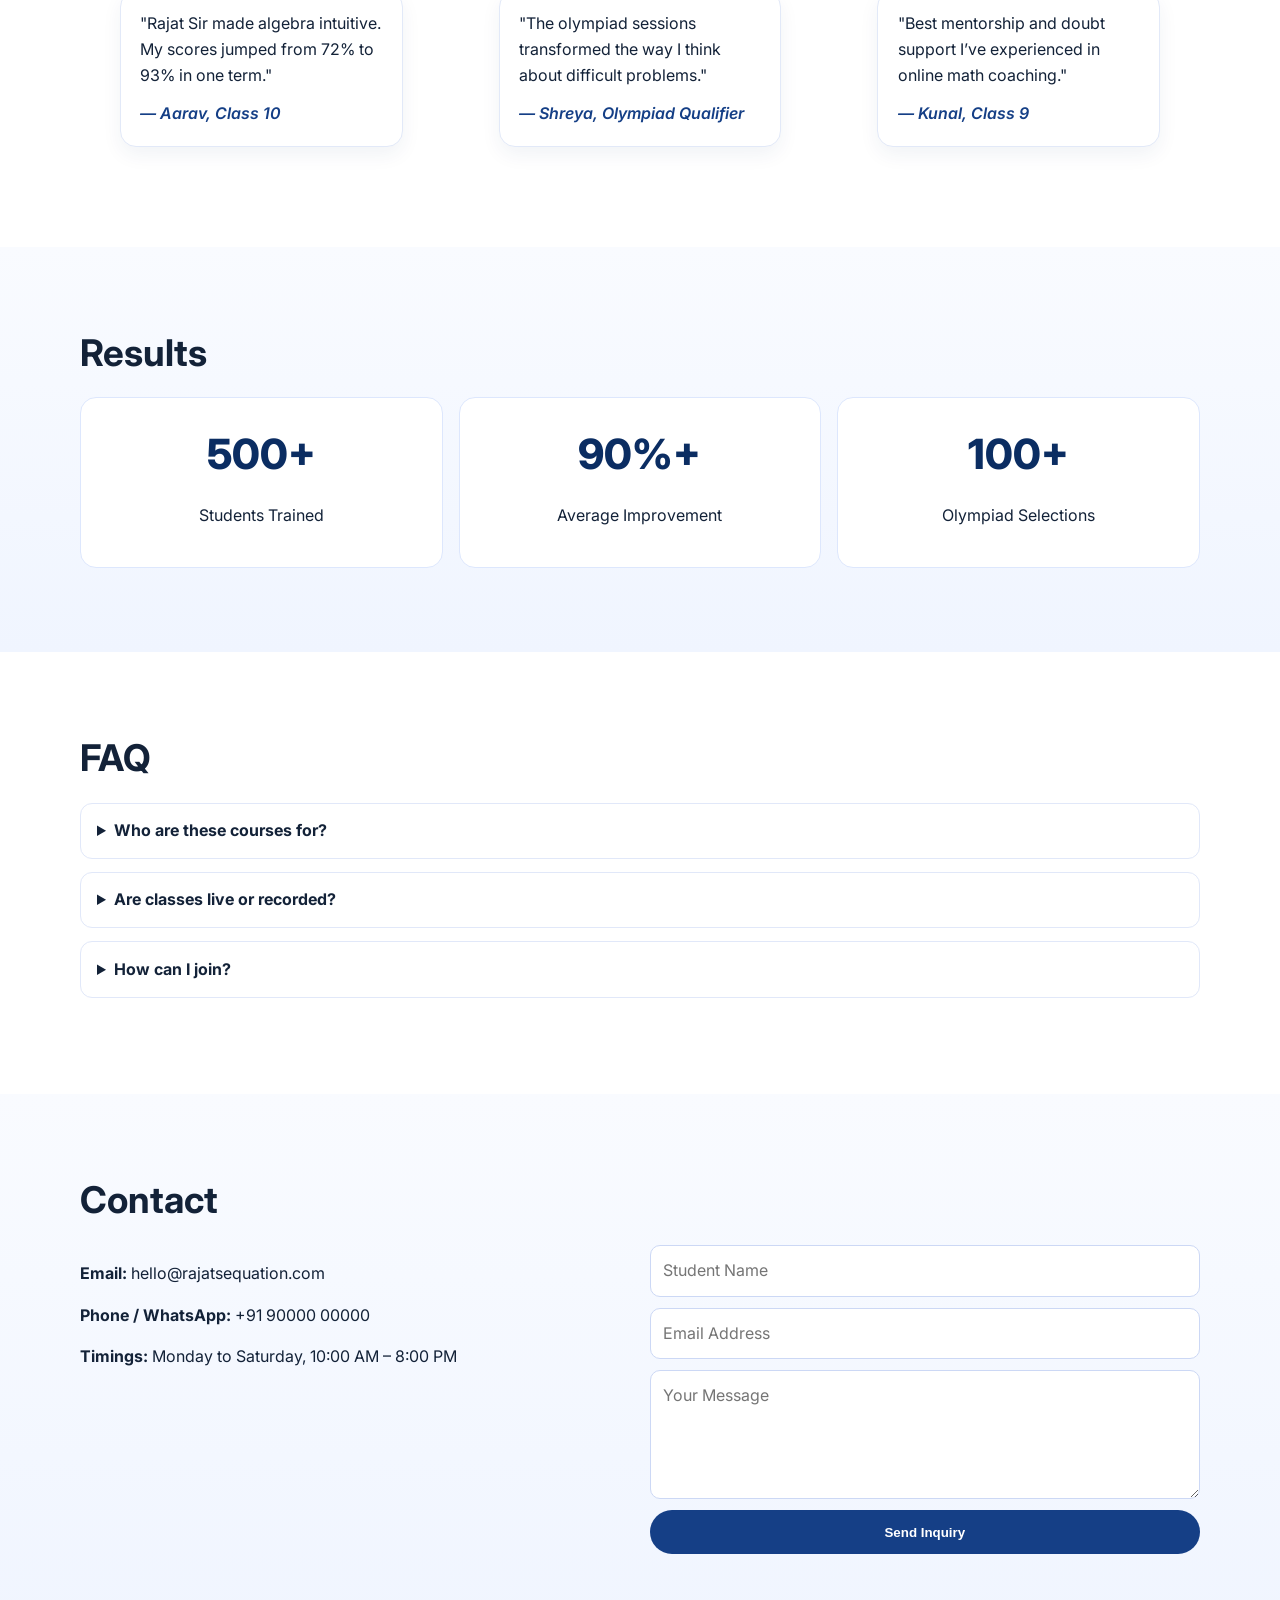
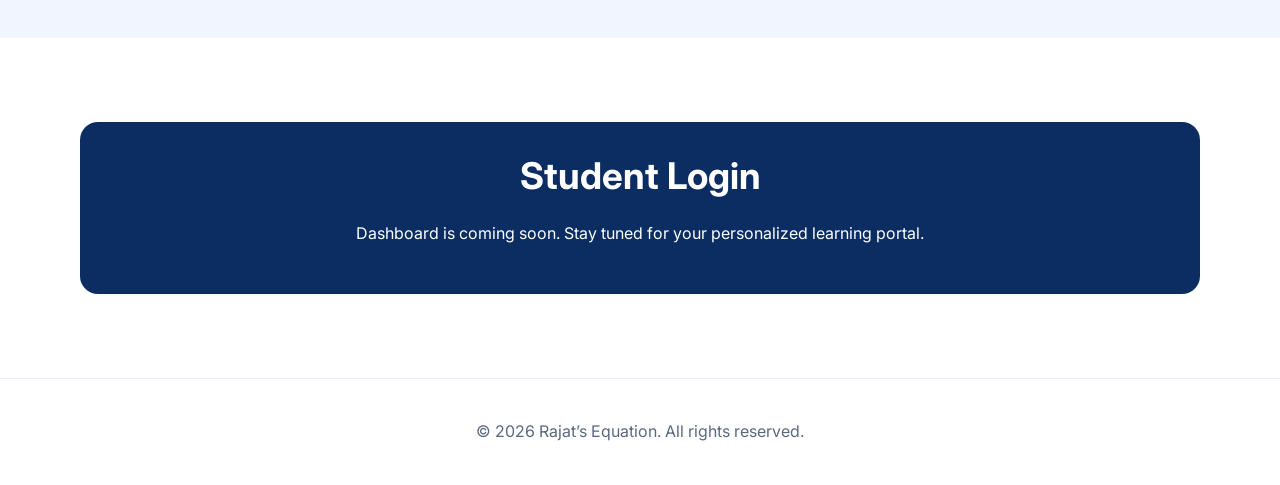
==== commit 4de6b32e: "Build premium responsive homepage for Rajat’s Equation" ====
--- a/index.html
+++ b/index.html
@@ -1,50 +1,192 @@
-<!doctype html>
+<!DOCTYPE html>
 <html lang="en">
   <head>
     <meta charset="UTF-8" />
     <meta name="viewport" content="width=device-width, initial-scale=1.0" />
-    <title>Equation Builder</title>
+    <title>Rajat’s Equation | Premium Mathematics Learning</title>
+    <meta
+      name="description"
+      content="Master Mathematics with Rajat’s Equation — School Math, Olympiads, and Advanced Problem Solving."
+    />
+    <link rel="preconnect" href="https://fonts.googleapis.com" />
+    <link rel="preconnect" href="https://fonts.gstatic.com" crossorigin />
+    <link
+      href="https://fonts.googleapis.com/css2?family=Inter:wght@400;500;600;700;800&display=swap"
+      rel="stylesheet"
+    />
     <link rel="stylesheet" href="styles.css" />
   </head>
   <body>
-    <main class="app">
-      <h1>Equation Builder</h1>
-      <p class="subtitle">Solve linear equations in the form <code>ax + b = c</code>.</p>
+    <header class="site-header">
+      <div class="container nav-wrap">
+        <a href="#home" class="brand" aria-label="Rajat's Equation Home">
+          <img src="assets/rajats-equation-logo.jpg" alt="Rajat's Equation logo" class="brand-logo" />
+          <span>Rajat’s Equation</span>
+        </a>
 
-      <form id="equation-form" class="card" novalidate>
-        <div class="grid">
-          <label for="a">
-            a
-            <input type="number" id="a" name="a" value="2" required />
-          </label>
-          <label for="b">
-            b
-            <input type="number" id="b" name="b" value="4" required />
-          </label>
-          <label for="c">
-            c
-            <input type="number" id="c" name="c" value="10" required />
-          </label>
+        <button class="menu-toggle" aria-label="Toggle navigation" aria-expanded="false">
+          <span></span><span></span><span></span>
+        </button>
+
+        <nav class="navbar" aria-label="Primary navigation">
+          <a href="#home">Home</a>
+          <a href="#courses">Courses</a>
+          <a href="#about">About</a>
+          <a href="#login">Student Login</a>
+          <a href="#contact">Contact</a>
+        </nav>
+      </div>
+    </header>
+
+    <main>
+      <section id="home" class="hero section">
+        <div class="container hero-grid">
+          <div class="hero-content">
+            <p class="eyebrow">Premium EdTech for Mathematics</p>
+            <h1>Master Mathematics with Rajat’s Equation</h1>
+            <p class="subtitle">School Math, Olympiads, and Advanced Problem Solving.</p>
+            <div class="hero-actions">
+              <a href="#courses" class="btn btn-primary">Join Group Classes</a>
+              <a href="#courses" class="btn btn-secondary">Explore Courses</a>
+              <a href="#contact" class="btn btn-outline">WhatsApp Support</a>
+            </div>
+          </div>
+          <div class="hero-image-card">
+            <img src="assets/rajat-photo.jpg" alt="Rajat teaching mathematics" class="hero-image" />
+          </div>
         </div>
-        <div class="actions">
-          <button type="submit">Solve for x</button>
-          <button type="button" id="reset-button" class="secondary">Reset</button>
-        </div>
-      </form>
-
-      <section class="result card" aria-live="polite">
-        <h2>Result</h2>
-        <p id="equation-text" class="equation">2x + 4 = 10</p>
-        <p id="answer-text" class="answer">x = 3</p>
-        <ol id="steps" class="steps"></ol>
       </section>
 
-      <section class="card help">
-        <h2>Local preview</h2>
-        <p>Run this command, then open the shown URL in your browser.</p>
-        <pre><code>python3 -m http.server 8000</code></pre>
+      <section id="about" class="section">
+        <div class="container">
+          <h2>Why Choose Us</h2>
+          <div class="cards three-col">
+            <article class="card">
+              <h3>Concept-First Teaching</h3>
+              <p>Build deep clarity with visual methods and problem decomposition across school and olympiad math.</p>
+            </article>
+            <article class="card">
+              <h3>Structured Mentorship</h3>
+              <p>Weekly plans, doubt support, and performance tracking to ensure consistent growth.</p>
+            </article>
+            <article class="card">
+              <h3>Exam-Focused Practice</h3>
+              <p>Targeted worksheets and challenge sets for boards, entrance tests, and competitions.</p>
+            </article>
+          </div>
+        </div>
+      </section>
+
+      <section id="courses" class="section section-alt">
+        <div class="container">
+          <h2>Courses</h2>
+          <div class="cards three-col">
+            <article class="card">
+              <h3>Foundation Math (Class 8–10)</h3>
+              <p>Core algebra, geometry, and number systems with strong fundamentals.</p>
+            </article>
+            <article class="card">
+              <h3>Olympiad Excellence Program</h3>
+              <p>Advanced techniques, enrichment topics, and high-level problem solving.</p>
+            </article>
+            <article class="card">
+              <h3>Advanced Problem Solving Lab</h3>
+              <p>Intensive batches for students aiming for top ranks and academic excellence.</p>
+            </article>
+          </div>
+        </div>
+      </section>
+
+      <section class="section">
+        <div class="container">
+          <h2>Testimonials</h2>
+          <div class="cards three-col">
+            <blockquote class="card quote">
+              "Rajat Sir made algebra intuitive. My scores jumped from 72% to 93% in one term."
+              <cite>— Aarav, Class 10</cite>
+            </blockquote>
+            <blockquote class="card quote">
+              "The olympiad sessions transformed the way I think about difficult problems."
+              <cite>— Shreya, Olympiad Qualifier</cite>
+            </blockquote>
+            <blockquote class="card quote">
+              "Best mentorship and doubt support I’ve experienced in online math coaching."
+              <cite>— Kunal, Class 9</cite>
+            </blockquote>
+          </div>
+        </div>
+      </section>
+
+      <section class="section section-alt">
+        <div class="container">
+          <h2>Results</h2>
+          <div class="stats">
+            <div class="stat">
+              <p class="num">500+</p>
+              <p>Students Trained</p>
+            </div>
+            <div class="stat">
+              <p class="num">90%+</p>
+              <p>Average Improvement</p>
+            </div>
+            <div class="stat">
+              <p class="num">100+</p>
+              <p>Olympiad Selections</p>
+            </div>
+          </div>
+        </div>
+      </section>
+
+      <section class="section">
+        <div class="container faq-wrap">
+          <h2>FAQ</h2>
+          <details>
+            <summary>Who are these courses for?</summary>
+            <p>Our programs are built for school students, olympiad aspirants, and high performers aiming for excellence.</p>
+          </details>
+          <details>
+            <summary>Are classes live or recorded?</summary>
+            <p>Group classes are live and interactive. Session recordings are shared for revision.</p>
+          </details>
+          <details>
+            <summary>How can I join?</summary>
+            <p>Use the Join Group Classes button or contact us via WhatsApp support to get batch details.</p>
+          </details>
+        </div>
+      </section>
+
+      <section id="contact" class="section section-alt">
+        <div class="container">
+          <h2>Contact</h2>
+          <div class="contact-grid">
+            <div>
+              <p><strong>Email:</strong> hello@rajatsequation.com</p>
+              <p><strong>Phone / WhatsApp:</strong> +91 90000 00000</p>
+              <p><strong>Timings:</strong> Monday to Saturday, 10:00 AM – 8:00 PM</p>
+            </div>
+            <form class="contact-form" action="#" method="post">
+              <input type="text" placeholder="Student Name" required />
+              <input type="email" placeholder="Email Address" required />
+              <textarea rows="4" placeholder="Your Message"></textarea>
+              <button type="submit" class="btn btn-primary">Send Inquiry</button>
+            </form>
+          </div>
+        </div>
+      </section>
+
+      <section id="login" class="section">
+        <div class="container mini-banner">
+          <h2>Student Login</h2>
+          <p>Dashboard is coming soon. Stay tuned for your personalized learning portal.</p>
+        </div>
       </section>
     </main>
+
+    <footer class="site-footer">
+      <div class="container">
+        <p>© <span id="year"></span> Rajat’s Equation. All rights reserved.</p>
+      </div>
+    </footer>
 
     <script src="script.js"></script>
   </body>
--- a/styles.css
+++ b/styles.css
@@ -1,6 +1,12 @@
 :root {
-  font-family: Inter, system-ui, -apple-system, Segoe UI, Roboto, sans-serif;
-  color: #12213f;
+  --blue-900: #0b2d62;
+  --blue-700: #153f86;
+  --blue-100: #e9f0ff;
+  --white: #ffffff;
+  --gold: #d4af37;
+  --text: #132238;
+  --muted: #5a6880;
+  --shadow: 0 18px 36px rgba(11, 45, 98, 0.12);
 }
 
 * {
@@ -9,104 +15,309 @@
 
 body {
   margin: 0;
-  min-height: 100vh;
-  display: grid;
-  place-items: center;
-  background: linear-gradient(180deg, #f3f6ff 0%, #e7ecff 100%);
-}
-
-.app {
-  width: min(94vw, 720px);
-  padding: 1.2rem 0;
+  font-family: "Inter", system-ui, -apple-system, sans-serif;
+  color: var(--text);
+  background: var(--white);
+  line-height: 1.6;
+}
+
+img {
+  max-width: 100%;
+  display: block;
+}
+
+.container {
+  width: min(1120px, 92%);
+  margin: 0 auto;
+}
+
+.section {
+  padding: 84px 0;
+}
+
+.section-alt {
+  background: linear-gradient(180deg, #f9fbff 0%, #f0f5ff 100%);
+}
+
+h1,
+h2,
+h3 {
+  margin-top: 0;
+  line-height: 1.2;
 }
 
 h1 {
-  margin-bottom: 0.3rem;
+  font-size: clamp(2rem, 5vw, 3.3rem);
+}
+
+h2 {
+  font-size: clamp(1.65rem, 4vw, 2.3rem);
+  margin-bottom: 1.4rem;
+}
+
+.site-header {
+  position: sticky;
+  top: 0;
+  z-index: 100;
+  background: rgba(255, 255, 255, 0.95);
+  backdrop-filter: blur(10px);
+  border-bottom: 1px solid #e6ecf8;
+}
+
+.nav-wrap {
+  min-height: 78px;
+  display: flex;
+  align-items: center;
+  justify-content: space-between;
+  gap: 1rem;
+}
+
+.brand {
+  display: inline-flex;
+  align-items: center;
+  gap: 0.65rem;
+  text-decoration: none;
+  color: var(--blue-900);
+  font-weight: 800;
+}
+
+.brand-logo {
+  width: 44px;
+  height: 44px;
+  border-radius: 50%;
+  object-fit: cover;
+  border: 2px solid var(--gold);
+  box-shadow: var(--shadow);
+}
+
+.navbar {
+  display: flex;
+  gap: 1.1rem;
+}
+
+.navbar a {
+  color: var(--blue-900);
+  text-decoration: none;
+  font-weight: 600;
+  padding: 0.3rem 0.2rem;
+  border-bottom: 2px solid transparent;
+}
+
+.navbar a:hover {
+  border-bottom-color: var(--gold);
+}
+
+.menu-toggle {
+  display: none;
+  background: transparent;
+  border: 0;
+  cursor: pointer;
+}
+
+.menu-toggle span {
+  display: block;
+  width: 25px;
+  height: 3px;
+  background: var(--blue-900);
+  margin: 4px 0;
+}
+
+.hero {
+  background: radial-gradient(circle at top right, rgba(21, 63, 134, 0.18), transparent 35%),
+    linear-gradient(180deg, #ffffff, #f6f9ff);
+}
+
+.hero-grid {
+  display: grid;
+  grid-template-columns: 1.1fr 0.9fr;
+  gap: 2.5rem;
+  align-items: center;
+}
+
+.eyebrow {
+  color: var(--blue-700);
+  text-transform: uppercase;
+  letter-spacing: 0.06em;
+  font-weight: 700;
 }
 
 .subtitle {
-  margin-top: 0;
+  color: var(--muted);
+  font-size: 1.08rem;
+}
+
+.hero-actions {
+  display: flex;
+  flex-wrap: wrap;
+  gap: 0.75rem;
+  margin-top: 1.4rem;
+}
+
+.btn {
+  display: inline-block;
+  text-decoration: none;
+  border-radius: 999px;
+  padding: 0.78rem 1.2rem;
+  font-weight: 700;
+  border: 2px solid transparent;
+}
+
+.btn-primary {
+  background: var(--blue-700);
+  color: var(--white);
+}
+
+.btn-primary:hover {
+  background: var(--blue-900);
+}
+
+.btn-secondary {
+  background: var(--gold);
+  color: #1a1a1a;
+}
+
+.btn-outline {
+  border-color: var(--blue-700);
+  color: var(--blue-700);
+}
+
+.hero-image-card {
+  padding: 0.8rem;
+  background: var(--white);
+  border-radius: 24px;
+  box-shadow: var(--shadow);
+}
+
+.hero-image {
+  border-radius: 18px;
+  min-height: 360px;
+  object-fit: cover;
+}
+
+.cards {
+  display: grid;
+  gap: 1rem;
+}
+
+.three-col {
+  grid-template-columns: repeat(3, minmax(0, 1fr));
 }
 
 .card {
-  background: white;
-  border-radius: 14px;
-  padding: 1rem;
-  box-shadow: 0 10px 24px rgba(18, 33, 63, 0.12);
-  margin-top: 1rem;
-}
-
-.grid {
+  background: var(--white);
+  border-radius: 16px;
+  padding: 1.2rem;
+  border: 1px solid #e2e9f8;
+  box-shadow: 0 8px 20px rgba(11, 45, 98, 0.06);
+}
+
+.quote cite {
+  display: block;
+  margin-top: 0.8rem;
+  color: var(--blue-700);
+  font-weight: 600;
+}
+
+.stats {
   display: grid;
   grid-template-columns: repeat(3, minmax(0, 1fr));
-  gap: 0.75rem;
-}
-
-label {
-  display: flex;
-  flex-direction: column;
-  gap: 0.3rem;
-  font-weight: 600;
-}
-
-input,
-button {
+  gap: 1rem;
+}
+
+.stat {
+  text-align: center;
+  background: #fff;
+  border-radius: 16px;
+  padding: 1.4rem;
+  border: 1px solid #dde7fd;
+}
+
+.stat .num {
+  margin: 0;
+  font-size: clamp(1.7rem, 5vw, 2.6rem);
+  color: var(--blue-900);
+  font-weight: 800;
+}
+
+.faq-wrap details {
+  background: #fff;
+  border: 1px solid #e1e8f9;
+  border-radius: 12px;
+  padding: 0.9rem 1rem;
+  margin-bottom: 0.8rem;
+}
+
+.faq-wrap summary {
+  font-weight: 700;
+  cursor: pointer;
+}
+
+.contact-grid {
+  display: grid;
+  grid-template-columns: 1fr 1fr;
+  gap: 1.2rem;
+}
+
+.contact-form {
+  display: grid;
+  gap: 0.7rem;
+}
+
+.contact-form input,
+.contact-form textarea {
+  width: 100%;
+  border: 1px solid #ccd8f5;
+  border-radius: 10px;
+  padding: 0.75rem;
   font: inherit;
-  padding: 0.6rem 0.7rem;
-  border-radius: 10px;
-  border: 1px solid #bbc4f2;
-}
-
-.actions {
-  margin-top: 0.85rem;
-  display: flex;
-  gap: 0.6rem;
-}
-
-button {
-  border: none;
+}
+
+.mini-banner {
+  text-align: center;
+  background: var(--blue-900);
   color: #fff;
-  background: #3e59ff;
-  cursor: pointer;
-  font-weight: 700;
-}
-
-button.secondary {
-  background: #607197;
-}
-
-.equation {
-  font-size: 1.1rem;
-  font-weight: 600;
-}
-
-.answer {
-  font-size: 1.2rem;
-  margin: 0.5rem 0;
-}
-
-.steps {
-  margin: 0.4rem 0 0;
-  padding-left: 1.2rem;
-}
-
-.help pre {
-  margin: 0;
-  overflow-x: auto;
-}
-
-code {
-  background: #edf1ff;
-  padding: 0.15rem 0.35rem;
-  border-radius: 6px;
-}
-
-@media (max-width: 600px) {
-  .grid {
+  border-radius: 18px;
+  padding: 2rem;
+}
+
+.site-footer {
+  padding: 1.5rem 0;
+  border-top: 1px solid #e8eefb;
+  text-align: center;
+  color: var(--muted);
+}
+
+@media (max-width: 900px) {
+  .menu-toggle {
+    display: block;
+  }
+
+  .navbar {
+    position: absolute;
+    top: 78px;
+    right: 4%;
+    flex-direction: column;
+    background: #fff;
+    border: 1px solid #e2e9f8;
+    border-radius: 14px;
+    box-shadow: var(--shadow);
+    padding: 1rem;
+    min-width: 210px;
+    display: none;
+  }
+
+  .navbar.open {
+    display: flex;
+  }
+
+  .hero-grid,
+  .three-col,
+  .stats,
+  .contact-grid {
     grid-template-columns: 1fr;
   }
 
-  .actions {
-    flex-direction: column;
-  }
-}
+  .section {
+    padding: 64px 0;
+  }
+}
